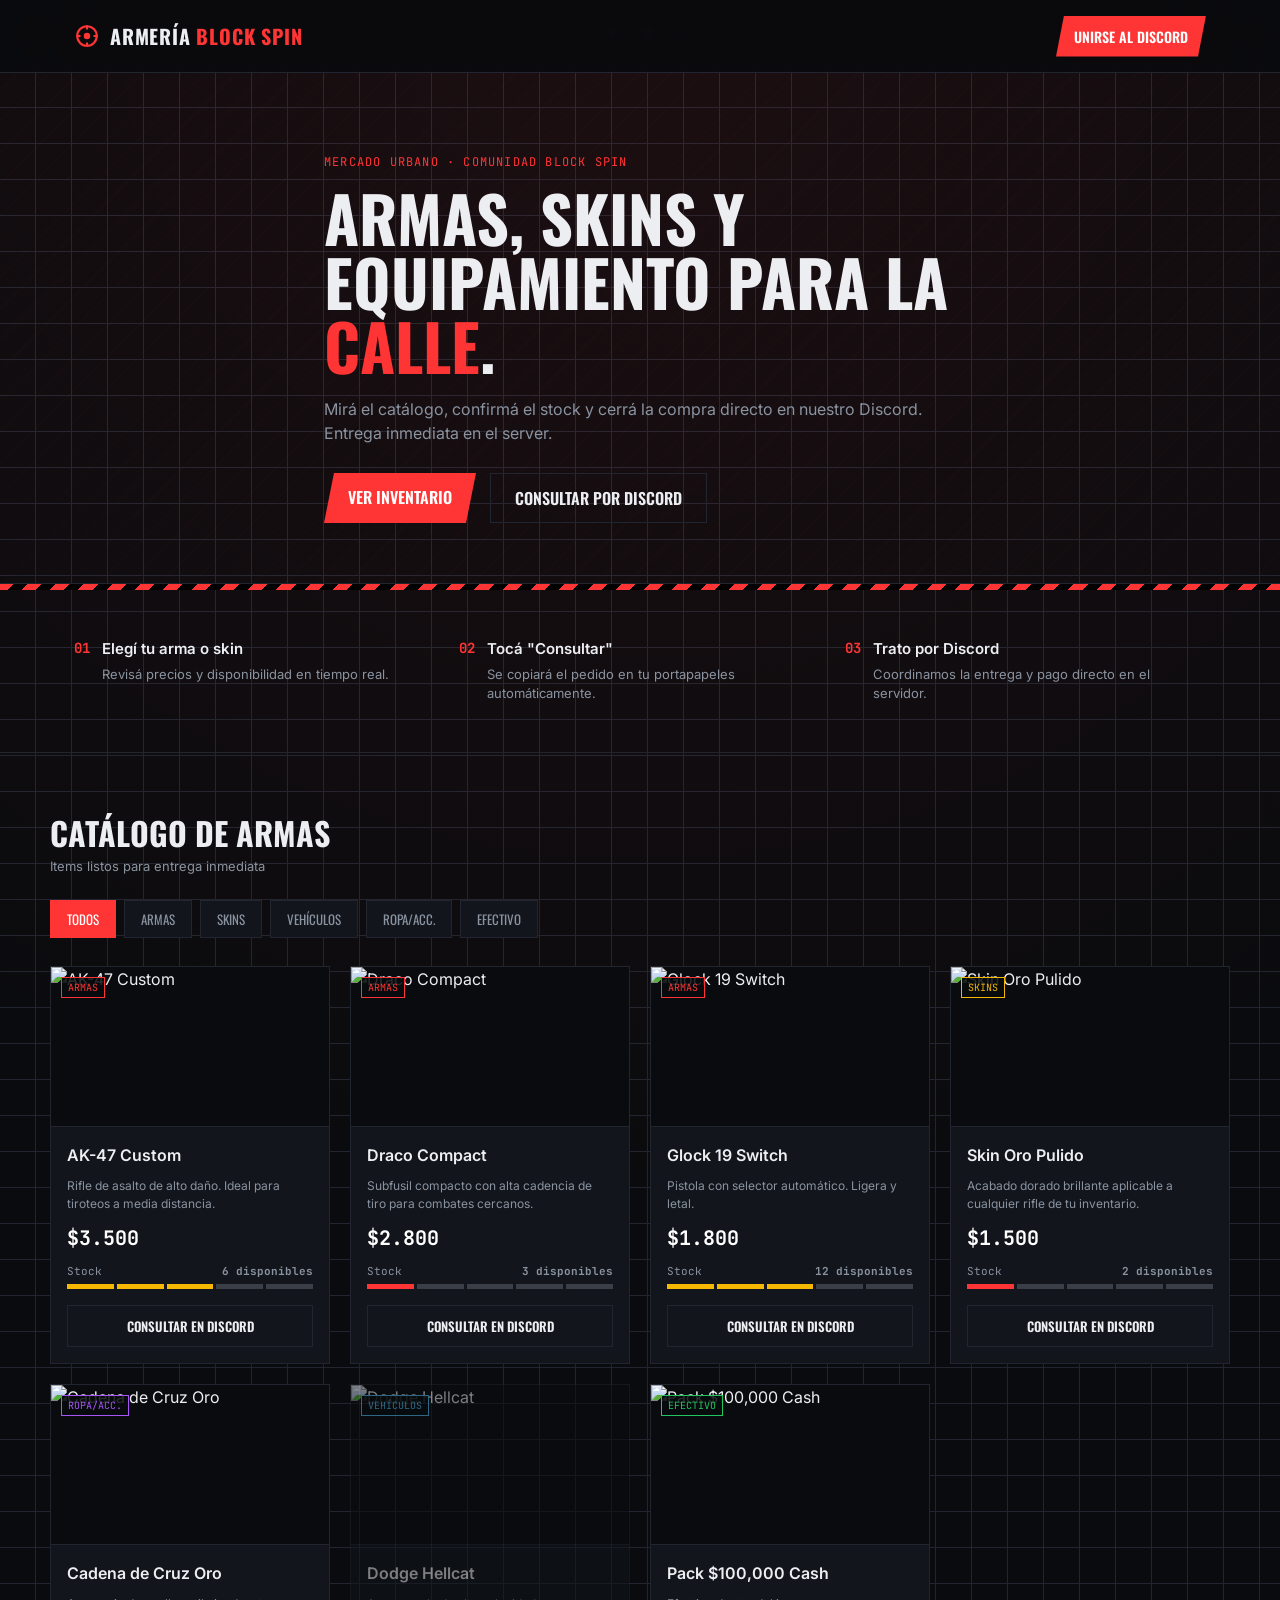
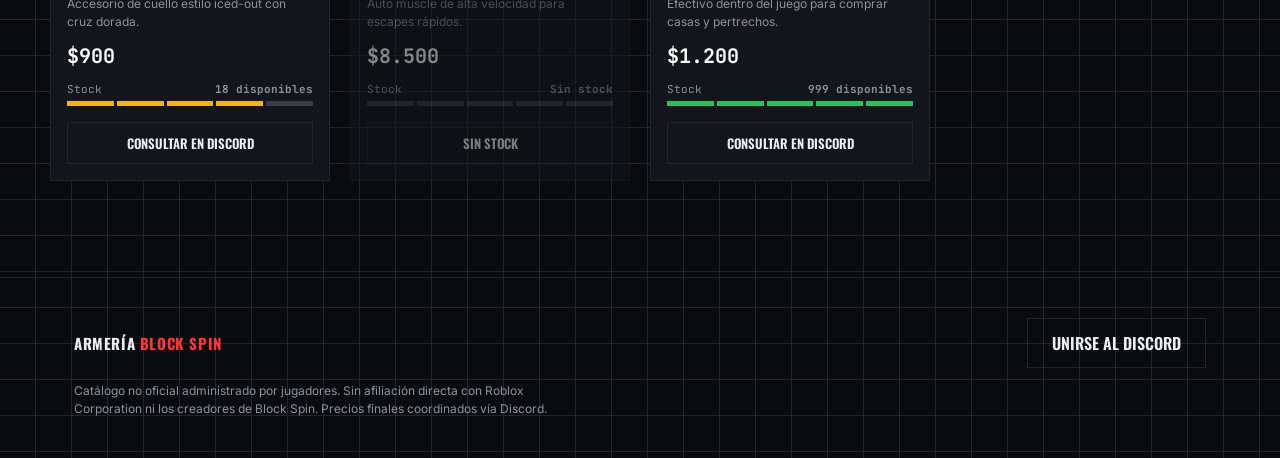
==== index.html @ ffd7a752 "se cambio la disposicion dek html para su ejecucion en pages" ====
<!DOCTYPE html>
<html lang="es">
<head>
  <meta charset="UTF-8">
  <meta name="viewport" content="width=device-width, initial-scale=1.0">
  <title>Armería Block Spin — Catálogo Oficial</title>
  
  <link rel="preconnect" href="https://fonts.googleapis.com">
  <link href="https://fonts.googleapis.com/css2?family=Oswald:wght@500;600;700&family=Inter:wght@400;500;600&family=JetBrains+Mono:wght@500;700&display=swap" rel="stylesheet">
  
  <link rel="stylesheet" href="../CSS/main.css">
</head>
<body>

  <!-- HEADER -->
  <header>
    <nav class="wrap">
      <div class="brand">
        <!-- Retícula/Mira Táctica -->
        <svg class="brand-mark" viewBox="0 0 24 24" fill="none" stroke="#FF3535" stroke-width="2">
          <circle cx="12" cy="12" r="9"/>
          <path d="M12 2v4M12 18v4M2 12h4M18 12h4"/>
          <circle cx="12" cy="12" r="2" fill="#FF3535"/>
        </svg>
        <div class="brand-text">ARMERÍA <span>BLOCK SPIN</span></div>
      </div>
      <a href="#discord-link" class="nav-cta" id="navDiscordBtn">Unirse al Discord</a>
    </nav>
  </header>

  <!-- HERO -->
  <section class="hero">
    <div class="hero-stripes"></div>
    <div class="wrap hero-inner">
      <div class="eyebrow">Mercado Urbano · Comunidad Block Spin</div>
      <h1>Armas, skins y<br>equipamiento para la <em>calle</em>.</h1>
      <p>Mirá el catálogo, confirmá el stock y cerrá la compra directo en nuestro Discord. Entrega inmediata en el server.</p>
      <div class="hero-actions">
        <a href="#catalogo" class="btn-primary">Ver inventario</a>
        <a href="#discord-link" class="btn-ghost" id="heroDiscordBtn">Consultar por Discord</a>
      </div>
    </div>
  </section>

  <div class="hazard-divider"></div>

  <!-- CÓMO FUNCIONA -->
  <section class="how">
    <div class="wrap how-grid">
      <div class="how-step">
        <div class="how-num">01</div>
        <div><h3>Elegí tu arma o skin</h3><p>Revisá precios y disponibilidad en tiempo real.</p></div>
      </div>
      <div class="how-step">
        <div class="how-num">02</div>
        <div><h3>Tocá "Consultar"</h3><p>Se copiará el pedido en tu portapapeles automáticamente.</p></div>
      </div>
      <div class="how-step">
        <div class="how-num">03</div>
        <div><h3>Trato por Discord</h3><p>Coordinamos la entrega y pago directo en el servidor.</p></div>
      </div>
    </div>
  </section>

  <!-- CATÁLOGO -->
  <section class="catalog wrap" id="catalogo">
    <div class="catalog-head">
      <h2>Catálogo de Armas<span>Items listos para entrega inmediata</span></h2>
    </div>

    <div class="tabs" id="tabs"></div>
    <div class="grid" id="grid"></div>
  </section>

  <!-- FOOTER -->
  <footer>
    <div class="wrap">
      <div class="footer-row">
        <div class="brand-text" style="font-size:15px;">ARMERÍA <span style="color:var(--spark);">BLOCK SPIN</span></div>
        <a href="#discord-link" class="btn-ghost" id="footerDiscordBtn">Unirse al Discord</a>
      </div>
      <p class="footer-note">
        Catálogo no oficial administrado por jugadores. Sin afiliación directa con Roblox Corporation ni los creadores de Block Spin. Precios finales coordinados vía Discord.
      </p>
    </div>
  </footer>

  <div class="toast" id="toast"></div>

  <script type="module" src="../js/main.js"></script>
</body>
</html>
---- CSS/main.css ----
@import 'base.css';
@import 'components/nav.css';
@import 'components/hero.css';
@import 'components/how.css';
@import 'components/catalog.css';
@import 'components/card.css';
@import 'components/toast.css';
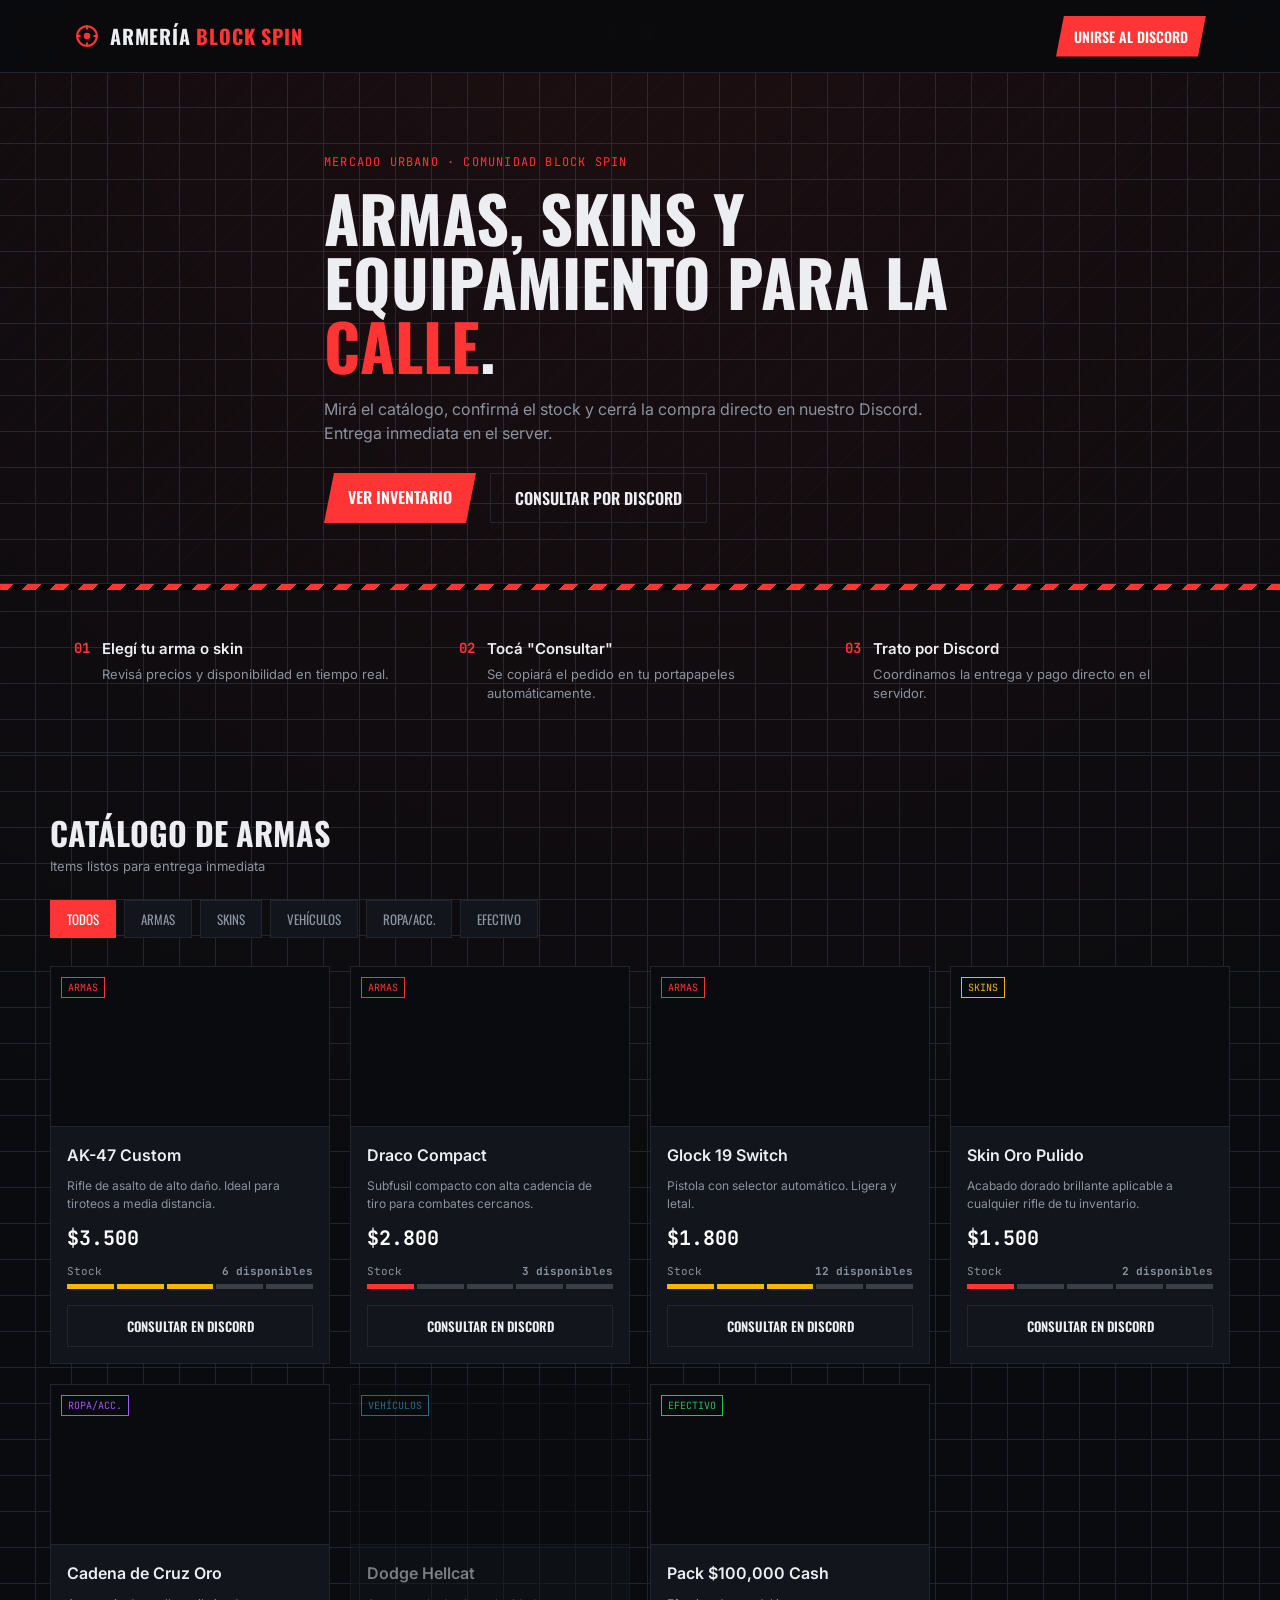
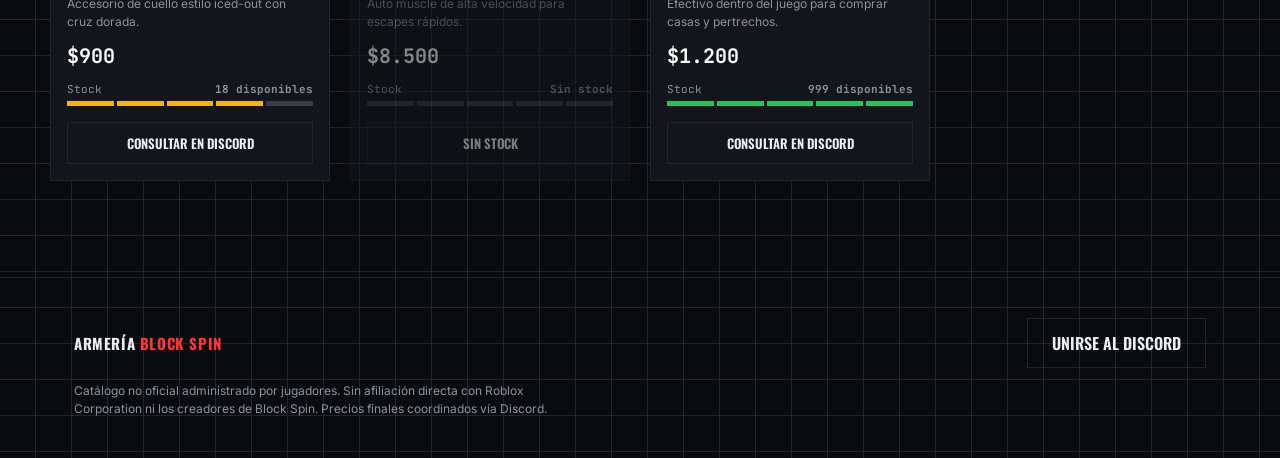
==== commit 48f54c24: "solo cambio de nombre" ====
--- a/index.html
+++ b/index.html
@@ -8,7 +8,7 @@
   <link rel="preconnect" href="https://fonts.googleapis.com">
   <link href="https://fonts.googleapis.com/css2?family=Oswald:wght@500;600;700&family=Inter:wght@400;500;600&family=JetBrains+Mono:wght@500;700&display=swap" rel="stylesheet">
   
-  <link rel="stylesheet" href="../CSS/main.css">
+  <link rel="stylesheet" href="CSS/main.css">
 </head>
 <body>
 
@@ -87,6 +87,6 @@
 
   <div class="toast" id="toast"></div>
 
-  <script type="module" src="../js/main.js"></script>
+  <script type="module" src="js/main.js"></script>
 </body>
 </html>
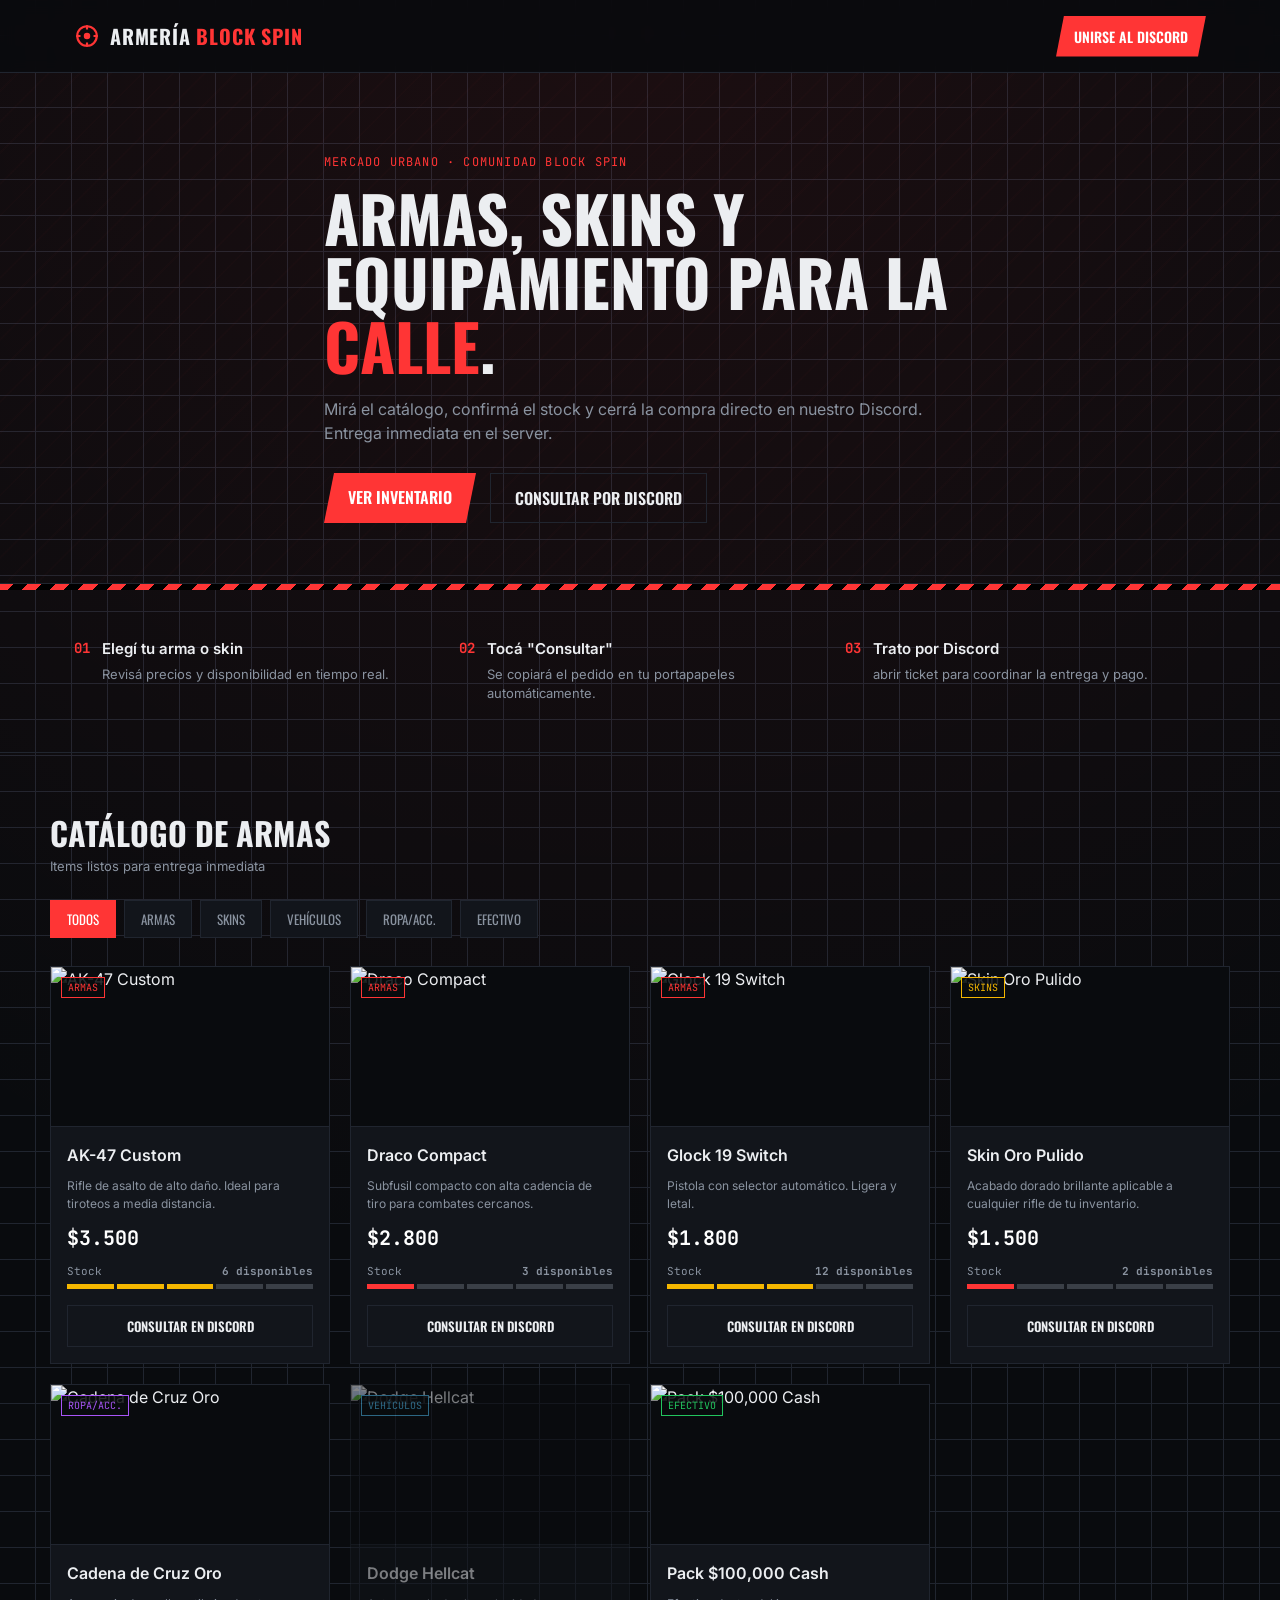
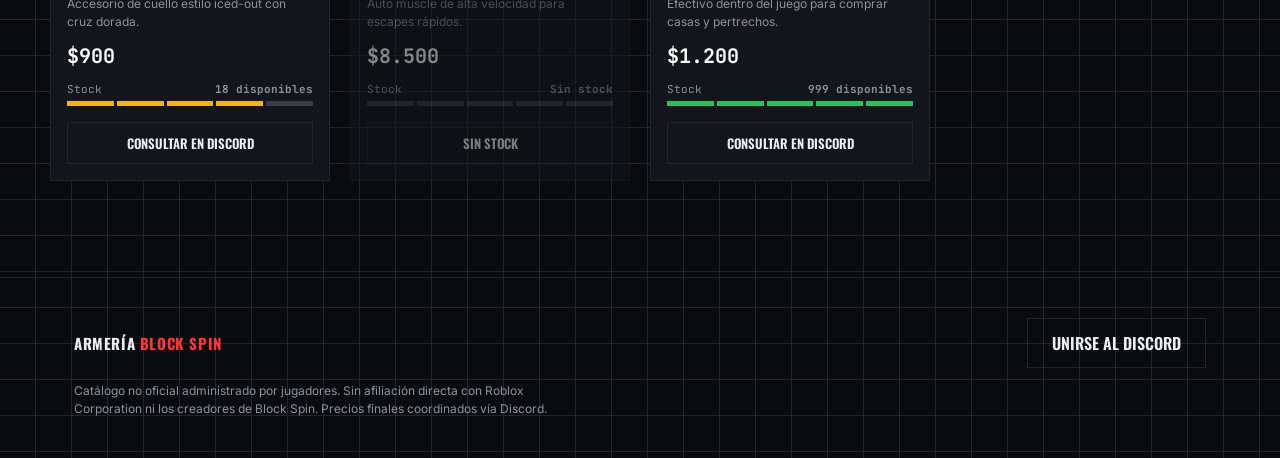
==== commit 7b093e62: "se cambio texto de cordinacion de pago" ====
--- a/index.html
+++ b/index.html
@@ -57,7 +57,7 @@
       </div>
       <div class="how-step">
         <div class="how-num">03</div>
-        <div><h3>Trato por Discord</h3><p>Coordinamos la entrega y pago directo en el servidor.</p></div>
+        <div><h3>Trato por Discord</h3><p>abrir ticket para coordinar la entrega y pago.</p></div>
       </div>
     </div>
   </section>
